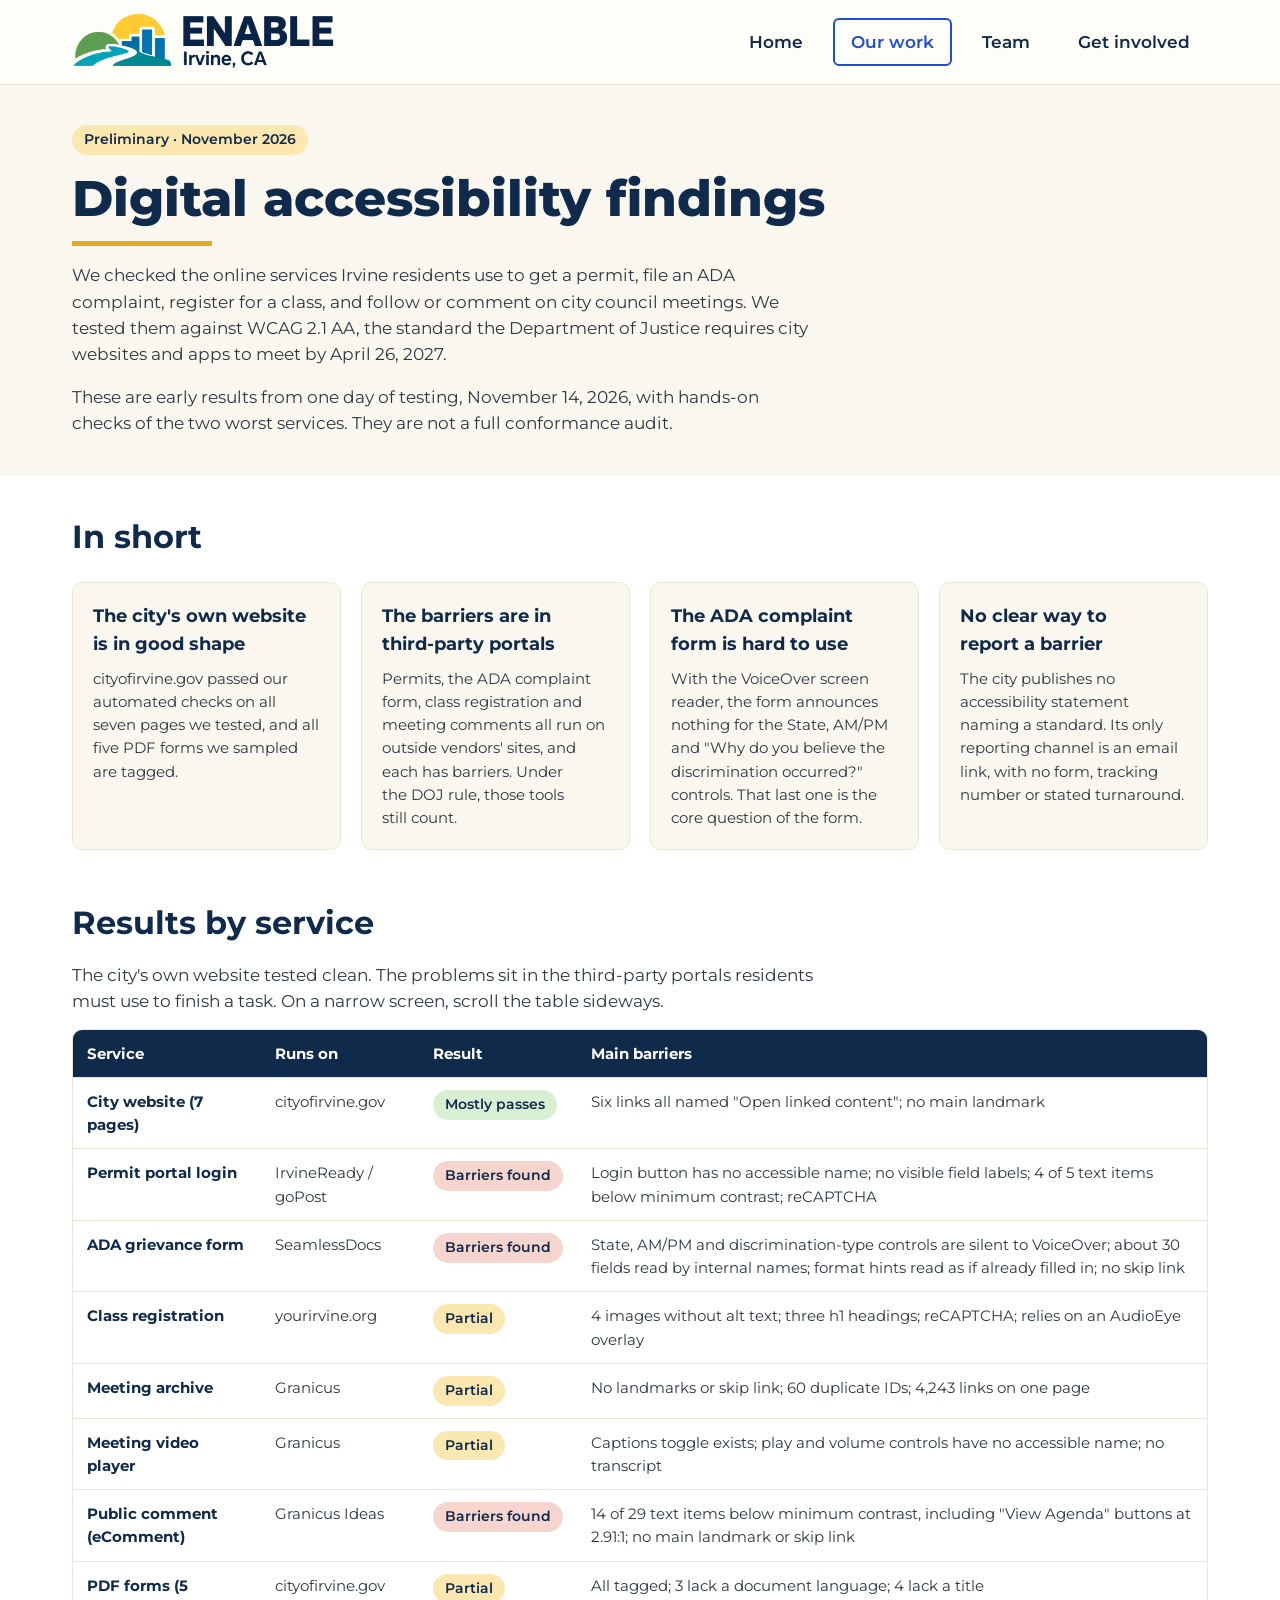
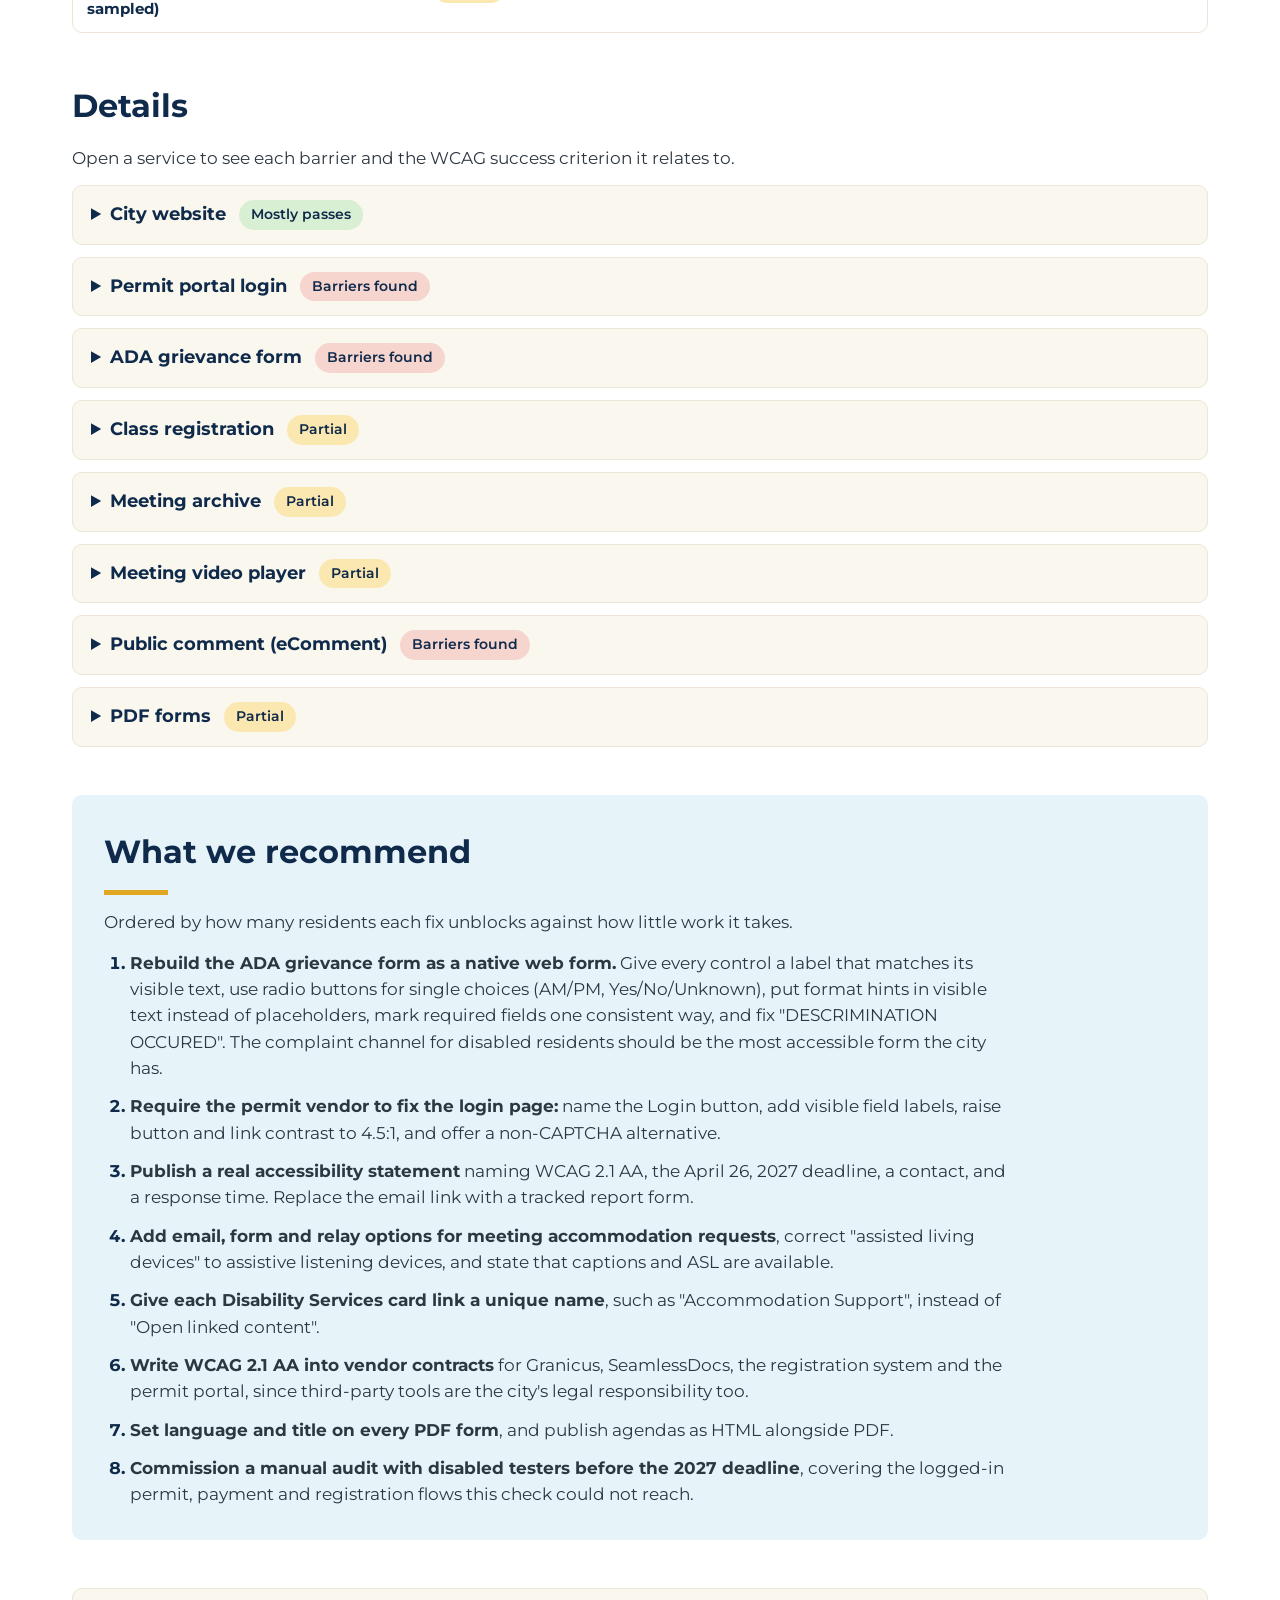
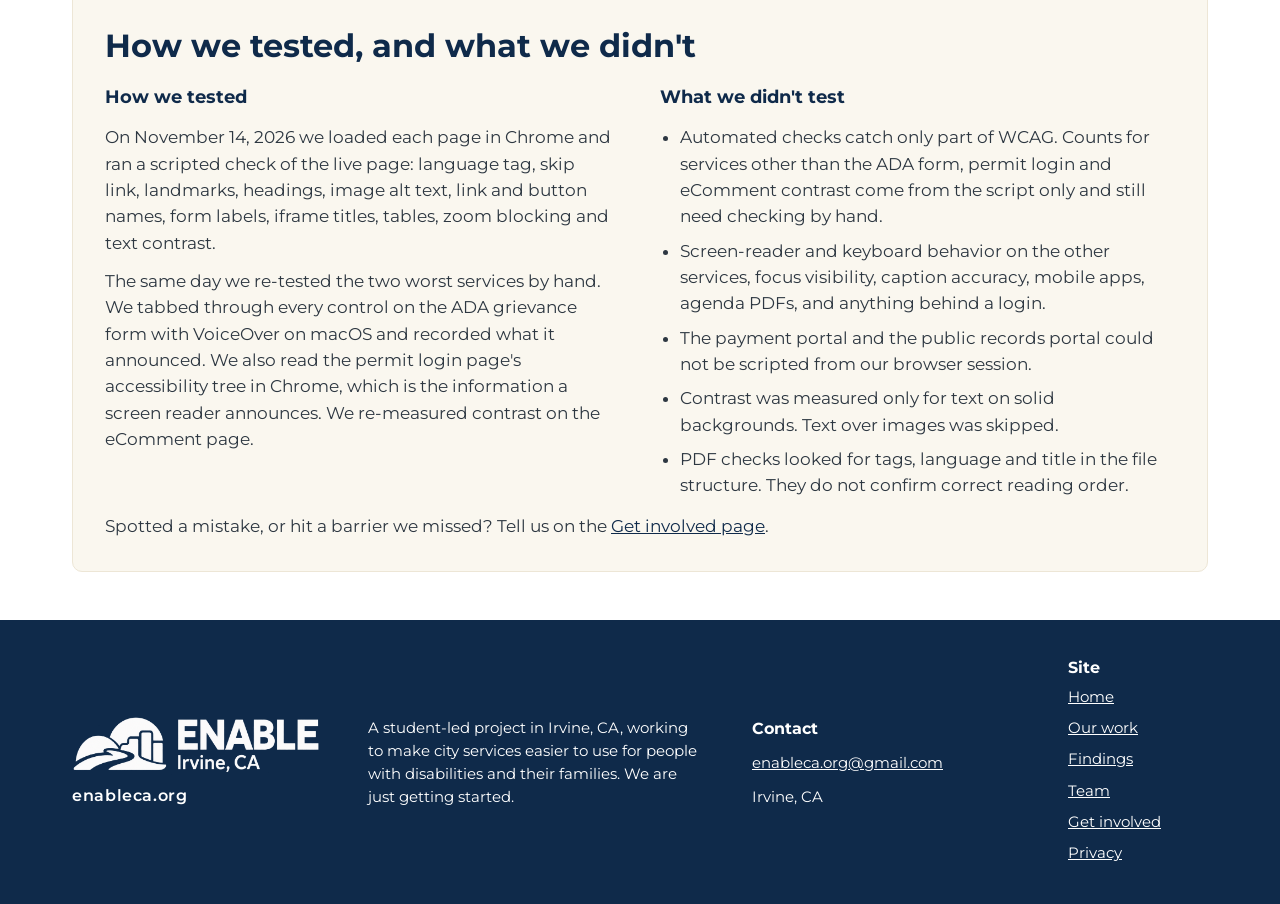
==== findings.html @ fd230ead "Add preliminary digital accessibility Findings page" ====
<!doctype html>
<html lang="en">
<head>
<meta charset="utf-8">
<meta name="viewport" content="width=device-width, initial-scale=1">
<title>Findings | ENABLE</title>
<meta name="description" content="Preliminary results from ENABLE's check of Irvine's online city services against WCAG 2.1 AA.">
<link rel="preconnect" href="https://fonts.googleapis.com">
<link rel="preconnect" href="https://fonts.gstatic.com" crossorigin>
<link href="https://fonts.googleapis.com/css2?family=Montserrat:ital,wght@0,400;0,500;0,600;0,700;0,800;1,400&amp;display=swap" rel="stylesheet">
<link rel="stylesheet" href="styles.css">
<script src="site.js"></script>
</head>
<body>
<div style="font-size: 17px; line-height: 1.55">
<a class="skip" href="#main">Skip to main content</a>

<header class="site-hdr" style="background: #FFFDF8; border-bottom: 1px solid #EDE6D6">
<div class="wrap hdr" style="padding-top: 12px; padding-bottom: 12px; display: flex; flex-wrap: wrap; gap: 8px 32px; align-items: center; justify-content: space-between">
<a href="index.html" aria-label="ENABLE, Irvine, CA: home" style="display: flex; align-items: center; gap: 12px; text-decoration: none">
<img src="images/logo-color.png" alt="" style="display: block; height: 60px; width: auto">
</a>
<nav class="site-nav" aria-label="Main">
<ul style="list-style: none; margin: 0; padding: 0; display: flex; flex-wrap: wrap; gap: 4px 12px">
<li><a class="nav" href="index.html">Home</a></li>
<li><a class="nav cur" aria-current="true" href="our-work.html">Our work</a></li>
<li><a class="nav" href="team.html">Team</a></li>
<li><a class="nav" href="get-involved.html">Get involved</a></li>
</ul>
</nav>
</div>
</header>

<main id="main">

<section aria-labelledby="hero-h" style="background: #FAF7EF; display: flex; flex-wrap: wrap">
<div style="flex: 1 1 400px; min-width: 0; padding: 40px var(--gut) 40px max(var(--gut), calc((100% - 1136px) / 2)); box-sizing: border-box; display: flex; flex-direction: column; gap: 16px; align-items: flex-start; justify-content: center">
<p class="chip" style="background: #FBE7B0">Preliminary · November 2026</p>
<h1 id="hero-h" style="font-size: clamp(2.1rem, 3.9vw, 3.1rem); line-height: 1.1">Digital accessibility findings</h1>
<div aria-hidden="true" style="width: 140px; height: 5px; background: #E3A823; border-radius: 0px"></div>
<p style="max-width: 44em">We checked the online services Irvine residents use to get a permit, file an ADA complaint, register for a class, and follow or comment on city council meetings. We tested them against WCAG 2.1 AA, the standard the Department of Justice requires city websites and apps to meet by April 26, 2027.</p>
<p style="max-width: 44em">These are early results from one day of testing, November 14, 2026, with hands-on checks of the two worst services. They are not a full conformance audit.</p>
</div>
</section>

<section aria-labelledby="short-h" class="wrap" style="padding-top: 36px; padding-bottom: 12px; display: flex; flex-direction: column; gap: 20px">
<h2 id="short-h" style="font-size: clamp(1.6rem, 2.8vw, 2rem)">In short</h2>
<ul style="list-style: none; margin: 0; padding: 0; display: grid; grid-template-columns: repeat(auto-fit, minmax(min(250px, 100%), 1fr)); gap: 20px">
<li class="card" style="padding: 20px; display: flex; flex-direction: column; gap: 8px">
<h3 style="font-size: 18px">The city's own website is in good shape</h3>
<p style="font-size: 15px">cityofirvine.gov passed our automated checks on all seven pages we tested, and all five PDF forms we sampled are tagged.</p>
</li>
<li class="card" style="padding: 20px; display: flex; flex-direction: column; gap: 8px">
<h3 style="font-size: 18px">The barriers are in third-party portals</h3>
<p style="font-size: 15px">Permits, the ADA complaint form, class registration and meeting comments all run on outside vendors' sites, and each has barriers. Under the DOJ rule, those tools still count.</p>
</li>
<li class="card" style="padding: 20px; display: flex; flex-direction: column; gap: 8px">
<h3 style="font-size: 18px">The ADA complaint form is hard to use</h3>
<p style="font-size: 15px">With the VoiceOver screen reader, the form announces nothing for the State, AM/PM and "Why do you believe the discrimination occurred?" controls. That last one is the core question of the form.</p>
</li>
<li class="card" style="padding: 20px; display: flex; flex-direction: column; gap: 8px">
<h3 style="font-size: 18px">No clear way to report a barrier</h3>
<p style="font-size: 15px">The city publishes no accessibility statement naming a standard. Its only reporting channel is an email link, with no form, tracking number or stated turnaround.</p>
</li>
</ul>
</section>

<section aria-labelledby="results-h" class="wrap" style="padding-top: 36px; padding-bottom: 12px; display: flex; flex-direction: column; gap: 14px">
<h2 id="results-h" style="font-size: clamp(1.6rem, 2.8vw, 2rem)">Results by service</h2>
<p style="max-width: 44em">The city's own website tested clean. The problems sit in the third-party portals residents must use to finish a task. On a narrow screen, scroll the table sideways.</p>
<div class="tscroll" role="region" aria-labelledby="results-cap" tabindex="0">
<table class="ftable">
<caption id="results-cap" class="sr-only">Accessibility results for eight Irvine online services</caption>
<thead>
<tr><th scope="col">Service</th><th scope="col">Runs on</th><th scope="col">Result</th><th scope="col">Main barriers</th></tr>
</thead>
<tbody>
<tr><th scope="row">City website (7 pages)</th><td>cityofirvine.gov</td><td><span class="chip r-ok">Mostly passes</span></td><td>Six links all named "Open linked content"; no main landmark</td></tr>
<tr><th scope="row">Permit portal login</th><td>IrvineReady / goPost</td><td><span class="chip r-bar">Barriers found</span></td><td>Login button has no accessible name; no visible field labels; 4 of 5 text items below minimum contrast; reCAPTCHA</td></tr>
<tr><th scope="row">ADA grievance form</th><td>SeamlessDocs</td><td><span class="chip r-bar">Barriers found</span></td><td>State, AM/PM and discrimination-type controls are silent to VoiceOver; about 30 fields read by internal names; format hints read as if already filled in; no skip link</td></tr>
<tr><th scope="row">Class registration</th><td>yourirvine.org</td><td><span class="chip r-part">Partial</span></td><td>4 images without alt text; three h1 headings; reCAPTCHA; relies on an AudioEye overlay</td></tr>
<tr><th scope="row">Meeting archive</th><td>Granicus</td><td><span class="chip r-part">Partial</span></td><td>No landmarks or skip link; 60 duplicate IDs; 4,243 links on one page</td></tr>
<tr><th scope="row">Meeting video player</th><td>Granicus</td><td><span class="chip r-part">Partial</span></td><td>Captions toggle exists; play and volume controls have no accessible name; no transcript</td></tr>
<tr><th scope="row">Public comment (eComment)</th><td>Granicus Ideas</td><td><span class="chip r-bar">Barriers found</span></td><td>14 of 29 text items below minimum contrast, including "View Agenda" buttons at 2.91:1; no main landmark or skip link</td></tr>
<tr><th scope="row">PDF forms (5 sampled)</th><td>cityofirvine.gov</td><td><span class="chip r-part">Partial</span></td><td>All tagged; 3 lack a document language; 4 lack a title</td></tr>
</tbody>
</table>
</div>
</section>

<section aria-labelledby="details-h" class="wrap" style="padding-top: 36px; padding-bottom: 12px; display: flex; flex-direction: column; gap: 14px">
<h2 id="details-h" style="font-size: clamp(1.6rem, 2.8vw, 2rem)">Details</h2>
<p style="max-width: 44em">Open a service to see each barrier and the WCAG success criterion it relates to.</p>
<div style="display: flex; flex-direction: column; gap: 12px">

<details class="card fd">
<summary>City website <span class="chip r-ok">Mostly passes</span></summary>
<div class="fd-body">
<p>Seven pages passed every automated check for page language, skip link, image alt text, form labels, heading order, iframe titles and zoom. Pages tested: home, Disability Services, ADA statement, City Council Agendas, ICTV, permits, and Seek Assistance.</p>
<ul>
<li><strong>Link purpose (WCAG 2.4.4).</strong> The Disability Services page has six card links whose only accessible name is "Open linked content". A screen-reader user hears the same phrase six times with no destination.</li>
<li><strong>Vague link text.</strong> The homepage has 18 links reading "Read more" or "More information". Needs a manual check that the surrounding context identifies each one.</li>
<li><strong>Landmarks.</strong> No page has a main landmark; the skip link targets a plain div. Low severity, because the skip link works.</li>
<li><strong>Carousel (WCAG 2.2.2).</strong> The homepage has rotating content. Needs a manual check that it can be paused by keyboard.</li>
</ul>
</div>
</details>

<details class="card fd">
<summary>Permit portal login <span class="chip r-bar">Barriers found</span></summary>
<div class="fd-body">
<p>Every permit application goes through the IrvineReady portal, so its login page gates the whole service.</p>
<ul>
<li><strong>Unnamed Login button (WCAG 4.1.2).</strong> The Login button has no accessible name, so a screen reader announces only "button". It is the one control every applicant must use.</li>
<li><strong>No visible labels (WCAG 3.3.2).</strong> The Email and Password fields are named only by placeholder text. A screen reader does announce "Email" and "Password", but the visible hint disappears as soon as you type, which hurts users with memory or cognitive disabilities.</li>
<li><strong>Contrast (WCAG 1.4.3).</strong> The white-on-green Login button measures 2.78:1 and the blue links 3.68:1. The minimum is 4.5:1.</li>
<li><strong>reCAPTCHA</strong> sits on the login page. CAPTCHAs are a known barrier for blind and cognitively disabled users.</li>
<li><strong>Browser advice.</strong> The city tells applicants the portal works best in Chrome, not Safari or Edge. That matters for people whose assistive technology is tied to another browser.</li>
<li>Pages behind the login were not tested.</li>
</ul>
</div>
</details>

<details class="card fd">
<summary>ADA grievance form <span class="chip r-bar">Barriers found</span></summary>
<div class="fd-body">
<p>The form residents use to complain about disability discrimination is itself hard to use with assistive technology. We tabbed through every control with VoiceOver on macOS.</p>
<ul>
<li><strong>Silent controls (WCAG 1.3.1, 4.1.2).</strong> VoiceOver announces nothing for the State dropdown, the AM and PM boxes, or any of the six "Why do you believe the discrimination occurred?" checkboxes (Race or Color, Age, Disability, National Origin, Sex, Other). A blind user cannot tell which basis of discrimination they are selecting.</li>
<li><strong>Internal names instead of labels (WCAG 2.4.6).</strong> About 30 fields are read by internal names such as "Rep zip text box", "Emp name 1 text box" and "Police report no text box", not by their visible labels. Only the three large text areas are read clearly.</li>
<li><strong>Format hints read as values (WCAG 3.3.2).</strong> Phone, email, date and time formats exist only as placeholder text ("999-999-9999", "MM/DD/YYYY"). VoiceOver reads them as if the field were already filled in.</li>
<li><strong>Errors before input (WCAG 3.3.1).</strong> Required fields (name, address, email, date, time) are announced as "invalid data" before the user has typed anything.</li>
<li><strong>The asterisk means two things.</strong> A red asterisk inside a field marks it required, but the footer says a black asterisk on a label means the information is kept confidential. Phone and Alternate Phone carry the label asterisk, and VoiceOver does not announce them as required.</li>
<li><strong>Wrong control types.</strong> AM/PM and Yes/No/Unknown are checkboxes, so a user can tick both AM and PM, or both Yes and No.</li>
<li><strong>Typo.</strong> The heading reads "WHY DO YOU BELIEVE THE DESCRIMINATION OCCURED?"</li>
<li><strong>Tab order.</strong> The code uses positive tabindex values, but tabbing by hand moved top to bottom in a sensible order. Low risk in practice.</li>
<li>There is no skip link.</li>
</ul>
</div>
</details>

<details class="card fd">
<summary>Class registration <span class="chip r-part">Partial</span></summary>
<div class="fd-body">
<p>Registration for city classes, including Disability Services programs, runs on yourirvine.org.</p>
<ul>
<li><strong>Alt text (WCAG 1.1.1).</strong> Four images have no alt attribute, one of them visible.</li>
<li><strong>Headings.</strong> The page has three h1 headings.</li>
<li><strong>Contrast (WCAG 1.4.3).</strong> One green label measures 3.17:1.</li>
<li><strong>Overlay.</strong> The site loads an AudioEye overlay script. Overlays do not fix underlying code and are not a substitute for conformance, so we treat this as a flag, not a pass.</li>
<li><strong>reCAPTCHA</strong> is present on the catalog page.</li>
</ul>
</div>
</details>

<details class="card fd">
<summary>Meeting archive <span class="chip r-part">Partial</span></summary>
<div class="fd-body">
<ul>
<li><strong>One very long page.</strong> The archive lists every meeting since at least 2024 on one page: 875 table rows and 4,243 links, 1,692 of which open new windows.</li>
<li><strong>No landmarks or skip link (WCAG 2.4.1)</strong> to get past the list. Table headers are correctly scoped and links carry labels.</li>
<li><strong>Duplicate IDs.</strong> The page has 60 duplicate IDs.</li>
<li><strong>Agendas</strong> are published only as PDFs. We did not sample agenda PDFs.</li>
</ul>
</div>
</details>

<details class="card fd">
<summary>Meeting video player <span class="chip r-part">Partial</span></summary>
<div class="fd-body">
<ul>
<li><strong>Captions.</strong> Recorded council meetings play in a Granicus player with a Closed Captions on/off menu. We did not check caption accuracy.</li>
<li><strong>Unnamed controls (WCAG 4.1.2).</strong> The play and volume controls are unlabeled links, so a screen-reader user cannot tell them apart.</li>
<li><strong>No transcript.</strong></li>
</ul>
</div>
</details>

<details class="card fd">
<summary>Public comment (eComment) <span class="chip r-bar">Barriers found</span></summary>
<div class="fd-body">
<ul>
<li><strong>Contrast (WCAG 1.4.3).</strong> 14 of 29 text items on the meetings page are below the 4.5:1 minimum, re-measured on November 14. The worst are the white-on-blue "View Agenda" buttons at 2.91:1, which residents must use to reach the items they comment on. Blue links and tabs measure 3.89:1, gray "Meeting:" labels and "Sign Up" 3.00:1, and gray footer links 3.85:1.</li>
<li><strong>No main landmark or skip link (WCAG 2.4.1).</strong></li>
</ul>
</div>
</details>

<details class="card fd">
<summary>PDF forms <span class="chip r-part">Partial</span></summary>
<div class="fd-body">
<p>We sampled five PDFs: the grievance PDF, the disability advisory committee application, a permit form, the committee bylaws and the website policy.</p>
<ul>
<li><strong>Tagged.</strong> All five are tagged, which is the hard part.</li>
<li><strong>Language (WCAG 3.1.1).</strong> Three have no document language set.</li>
<li><strong>Title (WCAG 2.4.2).</strong> Four have no title.</li>
</ul>
</div>
</details>

</div>
</section>

<section aria-labelledby="recs-h" class="wrap" style="padding-top: 36px; padding-bottom: 12px">
<div style="background: #E6F3F8; border-radius: 10px; padding: var(--box); display: flex; flex-direction: column; gap: 14px">
<h2 id="recs-h" style="font-size: clamp(1.6rem, 2.8vw, 2rem)">What we recommend</h2>
<div aria-hidden="true" style="width: 64px; height: 5px; background: #E3A823; border-radius: 0px"></div>
<p style="max-width: 44em">Ordered by how many residents each fix unblocks against how little work it takes.</p>
<ol class="recs">
<li><strong>Rebuild the ADA grievance form as a native web form.</strong> Give every control a label that matches its visible text, use radio buttons for single choices (AM/PM, Yes/No/Unknown), put format hints in visible text instead of placeholders, mark required fields one consistent way, and fix "DESCRIMINATION OCCURED". The complaint channel for disabled residents should be the most accessible form the city has.</li>
<li><strong>Require the permit vendor to fix the login page:</strong> name the Login button, add visible field labels, raise button and link contrast to 4.5:1, and offer a non-CAPTCHA alternative.</li>
<li><strong>Publish a real accessibility statement</strong> naming WCAG 2.1 AA, the April 26, 2027 deadline, a contact, and a response time. Replace the email link with a tracked report form.</li>
<li><strong>Add email, form and relay options for meeting accommodation requests</strong>, correct "assisted living devices" to assistive listening devices, and state that captions and ASL are available.</li>
<li><strong>Give each Disability Services card link a unique name</strong>, such as "Accommodation Support", instead of "Open linked content".</li>
<li><strong>Write WCAG 2.1 AA into vendor contracts</strong> for Granicus, SeamlessDocs, the registration system and the permit portal, since third-party tools are the city's legal responsibility too.</li>
<li><strong>Set language and title on every PDF form</strong>, and publish agendas as HTML alongside PDF.</li>
<li><strong>Commission a manual audit with disabled testers before the 2027 deadline</strong>, covering the logged-in permit, payment and registration flows this check could not reach.</li>
</ol>
</div>
</section>

<section aria-labelledby="method-h" class="wrap" style="padding-top: 36px; padding-bottom: 48px">
<div class="card" style="padding: var(--box); display: flex; flex-direction: column; gap: 14px">
<h2 id="method-h" style="font-size: clamp(1.6rem, 2.8vw, 2rem)">How we tested, and what we didn't</h2>
<div style="display: flex; flex-wrap: wrap; gap: 24px 40px">
<div style="flex: 1 1 320px; min-width: 0; display: flex; flex-direction: column; gap: 12px">
<h3 style="font-size: 18px">How we tested</h3>
<p>On November 14, 2026 we loaded each page in Chrome and ran a scripted check of the live page: language tag, skip link, landmarks, headings, image alt text, link and button names, form labels, iframe titles, tables, zoom blocking and text contrast.</p>
<p>The same day we re-tested the two worst services by hand. We tabbed through every control on the ADA grievance form with VoiceOver on macOS and recorded what it announced. We also read the permit login page's accessibility tree in Chrome, which is the information a screen reader announces. We re-measured contrast on the eComment page.</p>
</div>
<div style="flex: 1 1 320px; min-width: 0; display: flex; flex-direction: column; gap: 12px">
<h3 style="font-size: 18px">What we didn't test</h3>
<ul class="lims">
<li>Automated checks catch only part of WCAG. Counts for services other than the ADA form, permit login and eComment contrast come from the script only and still need checking by hand.</li>
<li>Screen-reader and keyboard behavior on the other services, focus visibility, caption accuracy, mobile apps, agenda PDFs, and anything behind a login.</li>
<li>The payment portal and the public records portal could not be scripted from our browser session.</li>
<li>Contrast was measured only for text on solid backgrounds. Text over images was skipped.</li>
<li>PDF checks looked for tags, language and title in the file structure. They do not confirm correct reading order.</li>
</ul>
</div>
</div>
<p style="max-width: 44em">Spotted a mistake, or hit a barrier we missed? Tell us on the <a href="get-involved.html">Get involved page</a>.</p>
</div>
</section>

</main>

<footer class="dark" style="background: #0F2A4A; color: #FFFFFF; font-size: 15px">
<div class="wrap" style="padding-top: 36px; padding-bottom: 36px; display: flex; flex-wrap: wrap; gap: 28px 48px; align-items: center">
<div style="flex: 1 1 220px; display: flex; flex-direction: column; align-items: flex-start; gap: 8px">
<img src="images/logo-white.png" alt="ENABLE, Irvine, CA" style="display: block; height: 60px; width: auto">
<span style="font-size: 16px; font-weight: 600; letter-spacing: 0.04em">enableca.org</span>
</div>
<p style="flex: 2 1 280px; min-width: 0">A student-led project in Irvine, CA, working to make city services easier to use for people with disabilities and their families. We are just getting started.</p>
<div style="flex: 1 1 240px; min-width: 0; display: flex; flex-direction: column; gap: 4px">
<p style="font-weight: 700; font-size: 16px">Contact</p>
<a href="mailto:enableca.org@gmail.com" style="padding: 6px 0">enableca.org@gmail.com</a>
<p>Irvine, CA</p>
</div>
<nav aria-label="Footer" style="flex: 0 1 140px">
<p style="font-weight: 700; font-size: 16px">Site</p>
<ul style="list-style: none; margin: 0; padding: 0; display: flex; flex-direction: column">
<li><a href="index.html" style="display: inline-block; padding: 4px 0">Home</a></li>
<li><a href="our-work.html" style="display: inline-block; padding: 4px 0">Our work</a></li>
<li><a href="findings.html" style="display: inline-block; padding: 4px 0">Findings</a></li>
<li><a href="team.html" style="display: inline-block; padding: 4px 0">Team</a></li>
<li><a href="get-involved.html" style="display: inline-block; padding: 4px 0">Get involved</a></li>
<li><a href="privacy.html" style="display: inline-block; padding: 4px 0">Privacy</a></li>
</ul>
</nav>
</div>
</footer>
</div>
</body>
</html>
---- styles.css ----
:root{--gut:32px;--box:32px}
html{-webkit-text-size-adjust:100%;text-size-adjust:100%}
body{margin:0;font-family:'Montserrat','Helvetica Neue',Arial,system-ui,sans-serif;color:#2D3741;background:#FFFFFF}
h1,h2,h3{color:#0F2A4A;margin:0;text-wrap:balance}
h1{font-weight:800}h2,h3{font-weight:700}
p{margin:0;text-wrap:pretty}
a{color:#0F2A4A}
a,button,summary,label,input,select,textarea{-webkit-tap-highlight-color:rgba(29,78,216,.15)}
button,select,input[type=radio],input[type=file],summary{touch-action:manipulation}
:focus-visible{outline:3px solid #1D4ED8;outline-offset:3px}
.dark a{color:#FFFFFF}.dark :focus-visible{outline-color:#E3A823}
.skip{position:absolute;left:-9999px;top:8px;background:#0F2A4A;color:#FFFFFF;padding:12px 16px;font-weight:700;z-index:10}
.skip:focus{left:8px;color:#FFFFFF}
.wrap{max-width:1200px;margin:0 auto;padding-left:var(--gut);padding-right:var(--gut);box-sizing:border-box}
.nav{display:inline-flex;align-items:center;min-height:44px;padding:0 16px;font-weight:600;color:#0F2A4A;text-decoration:none;border:2px solid transparent;border-radius:6px}
.cur{border-color:#1D4ED8;color:#1D4ED8}
.card{background:#FAF7EF;border:1px solid #EDE6D6;border-radius:10px}
.ph{background:#E6F3F8;border:2px dashed #5B8FA3;display:flex;align-items:center;justify-content:center;text-align:center;padding:12px;box-sizing:border-box;font-size:14px;font-weight:600;color:#0F2A4A}
.ico{flex:0 0 60px;width:60px;height:60px;border-radius:50%;background:#E6F3F8;display:flex;align-items:center;justify-content:center}
.i{width:30px;height:30px;fill:none;stroke:#0F2A4A;stroke-width:1.8;stroke-linecap:round;stroke-linejoin:round}
.sp{width:30px;height:30px;fill:none;stroke:#E3A823;stroke-width:3;stroke-linecap:round}
.chip{display:inline-flex;align-items:center;gap:6px;font-size:14px;font-weight:600;color:#0F2A4A;border-radius:999px;padding:4px 12px}
.b1,.b2{display:inline-flex;align-items:center;justify-content:center;gap:10px;min-height:52px;padding:0 24px;box-sizing:border-box;font:inherit;font-weight:700;text-decoration:none;border-radius:8px;cursor:pointer}
.b1{background:#0F2A4A;color:#FFFFFF;border:3px solid #E3A823}
.b2{background:#FFFFFF;color:#0F2A4A;border:2px solid #0F2A4A}
.b1:active{filter:brightness(1.25)}.b2:active{background:#E6F3F8}
.pill{display:inline-block;background:#0F2A4A;color:#FFFFFF;font-weight:700;border-radius:999px;padding:4px 18px}
.role{display:inline-flex;align-items:center;gap:8px;font-size:15px;font-weight:700;color:#0F2A4A;background:#EFE9DA;border-radius:999px;padding:4px 14px 4px 8px}
.role .i{width:22px;height:22px}
.field{width:100%;min-height:48px;box-sizing:border-box;padding:10px 14px;font:inherit;font-size:16px;color:#0F2A4A;background:#FFFFFF;border:1.5px solid #4A6A8A;border-radius:6px}
.lab{font-weight:700;font-size:18px;color:#0F2A4A}
.hint{font-size:14px}
.req{color:#A32014}
summary{cursor:pointer;font-weight:700;color:#0F2A4A;padding:12px 14px;min-height:20px}
[hidden]{display:none !important}
img{max-width:100%}
#report{scroll-margin-top:16px}

/* Hover only where there is a real pointer, so styles don't stick after a tap */
@media (hover:hover){
a:hover{color:#1D4ED8}
.dark a:hover{color:#E3A823}
.b1:hover{color:#FFFFFF;filter:brightness(1.25)}
.b2:hover{background:#E6F3F8;color:#0F2A4A}
}

/* Sticky header: slides away on scroll down, back on scroll up (site.js) */
.site-hdr{position:sticky;top:0;z-index:20;transition:transform .25s ease}
.site-hdr.away{transform:translateY(-100%)}
@media (prefers-reduced-motion:reduce){.site-hdr{transition:none}}

@media (max-width:640px){
:root{--gut:20px;--box:20px}
.hdr{row-gap:6px !important;padding-top:10px !important;padding-bottom:6px !important}
.hdr img{height:44px !important}
.site-nav{flex:1 1 100%;overflow-x:auto;scrollbar-width:none}
.site-nav ul{flex-wrap:nowrap !important;justify-content:space-between;gap:4px !important}
.site-nav li{flex:1 1 auto}
.site-nav .nav{display:flex;justify-content:center;padding:0 8px;font-size:15px;white-space:nowrap}
.ctas>a{flex:1 1 100%}
.report-head{flex-direction:column;align-items:flex-start !important;gap:12px !important}
footer nav a{padding:10px 0 !important}
}
@media (max-width:360px){
.site-nav ul{gap:0 !important}
.site-nav .nav{font-size:13px;padding:0 5px}
}

/* Photo picker on Get involved */
.sr-only{position:absolute;width:1px;height:1px;padding:0;margin:-1px;overflow:hidden;clip:rect(0,0,0,0);white-space:nowrap;border:0}
.drop{display:flex;flex-direction:column;align-items:center;justify-content:center;gap:6px;min-height:150px;padding:24px 16px;box-sizing:border-box;text-align:center;background:#E6F3F8;border:2px dashed #4A6A8A;border-radius:10px;cursor:pointer;transition:background-color .15s,border-color .15s}
.drop svg{width:40px;height:40px;fill:none;stroke:#0F2A4A;stroke-width:1.6;stroke-linecap:round;stroke-linejoin:round}
.drop-main{font-weight:700;font-size:17px;color:#0F2A4A}
.drop-sub{font-size:14px}
.drop:active,.drop.over{background:#D3E8F1;border-color:#1D4ED8}
#photo:focus-visible+.drop{outline:3px solid #1D4ED8;outline-offset:3px}
.t-mouse{display:none}
@media (hover:hover) and (pointer:fine){.t-mouse{display:inline}.t-touch{display:none}.drop:hover{background:#D3E8F1;border-color:#1D4ED8}}
.picked{display:flex;flex-wrap:wrap;align-items:center;gap:12px 16px;padding:12px;background:#FFFFFF;border:1.5px solid #4A6A8A;border-radius:10px}
.picked img{width:72px;height:72px;object-fit:cover;border-radius:6px;flex:none}
.picked-name{flex:1 1 140px;min-width:0;font-weight:600;color:#0F2A4A;overflow-wrap:anywhere}
.picked-btns{display:flex;gap:8px}
.picked .b2{min-height:44px;padding:0 16px;font-size:15px}
#photo-error:empty{display:none}
@media (prefers-reduced-motion:reduce){.drop{transition:none}}

/* Findings page: results table, status chips, expandable details */
.r-ok{background:#D9EFD3}.r-part{background:#FBE7B0}.r-bar{background:#F6D5CF}
.tscroll{overflow-x:auto;background:#FFFFFF;border:1px solid #EDE6D6;border-radius:10px}
.ftable{width:100%;min-width:760px;border-collapse:collapse;font-size:15px}
.ftable th,.ftable td{text-align:left;vertical-align:top;padding:12px 14px;border-bottom:1px solid #EDE6D6}
.ftable thead th{background:#0F2A4A;color:#FFFFFF;font-weight:700}
.ftable tbody th{color:#0F2A4A;font-weight:700}
.ftable tbody tr:last-child>*{border-bottom:0}
.ftable .chip{white-space:nowrap}
.fd summary{display:list-item;font-size:18px;padding:14px 18px}
.fd summary .chip{margin-left:8px;vertical-align:1px}
.fd-body{padding:0 18px 18px;display:flex;flex-direction:column;gap:10px;font-size:16px}
.fd-body ul,.lims{margin:0;padding-left:1.2em;display:flex;flex-direction:column;gap:8px}
.recs{margin:0;padding-left:1.5em;display:flex;flex-direction:column;gap:12px;max-width:52em}
.recs li::marker{font-weight:700;color:#0F2A4A}
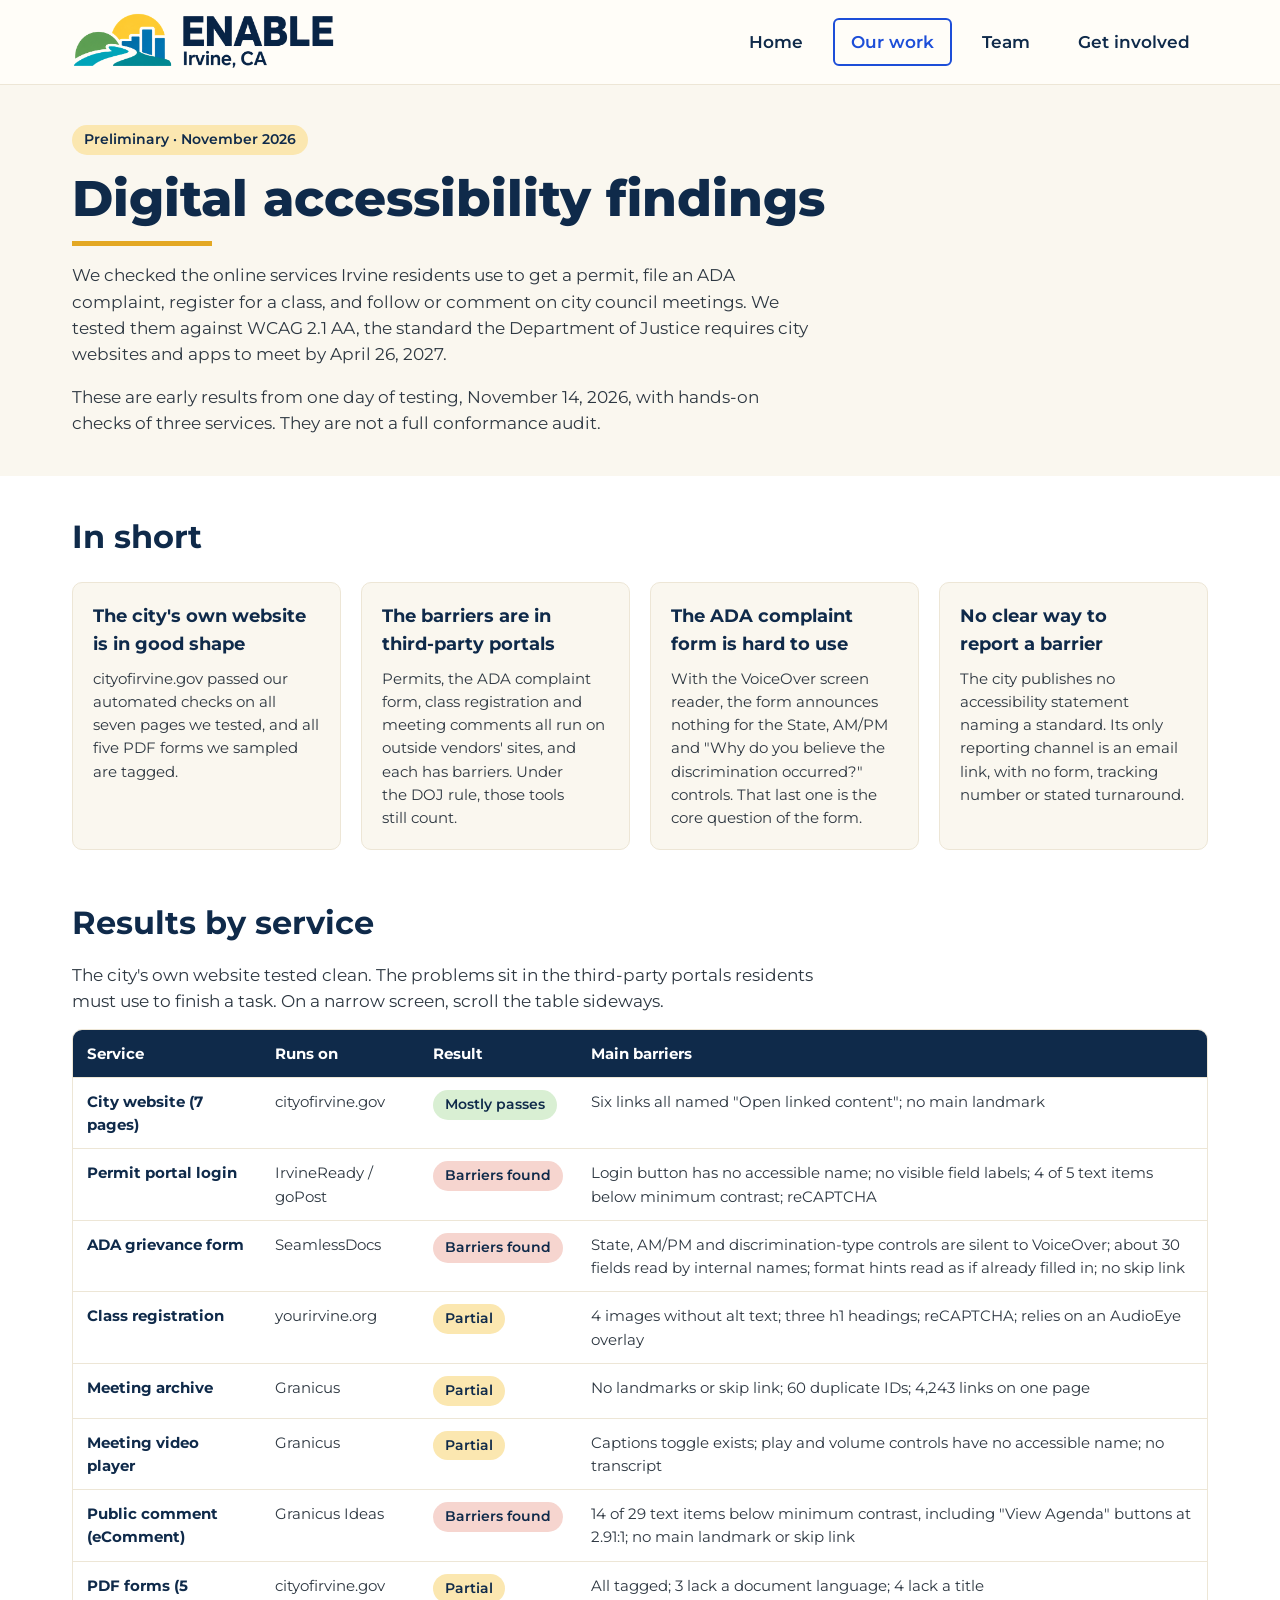
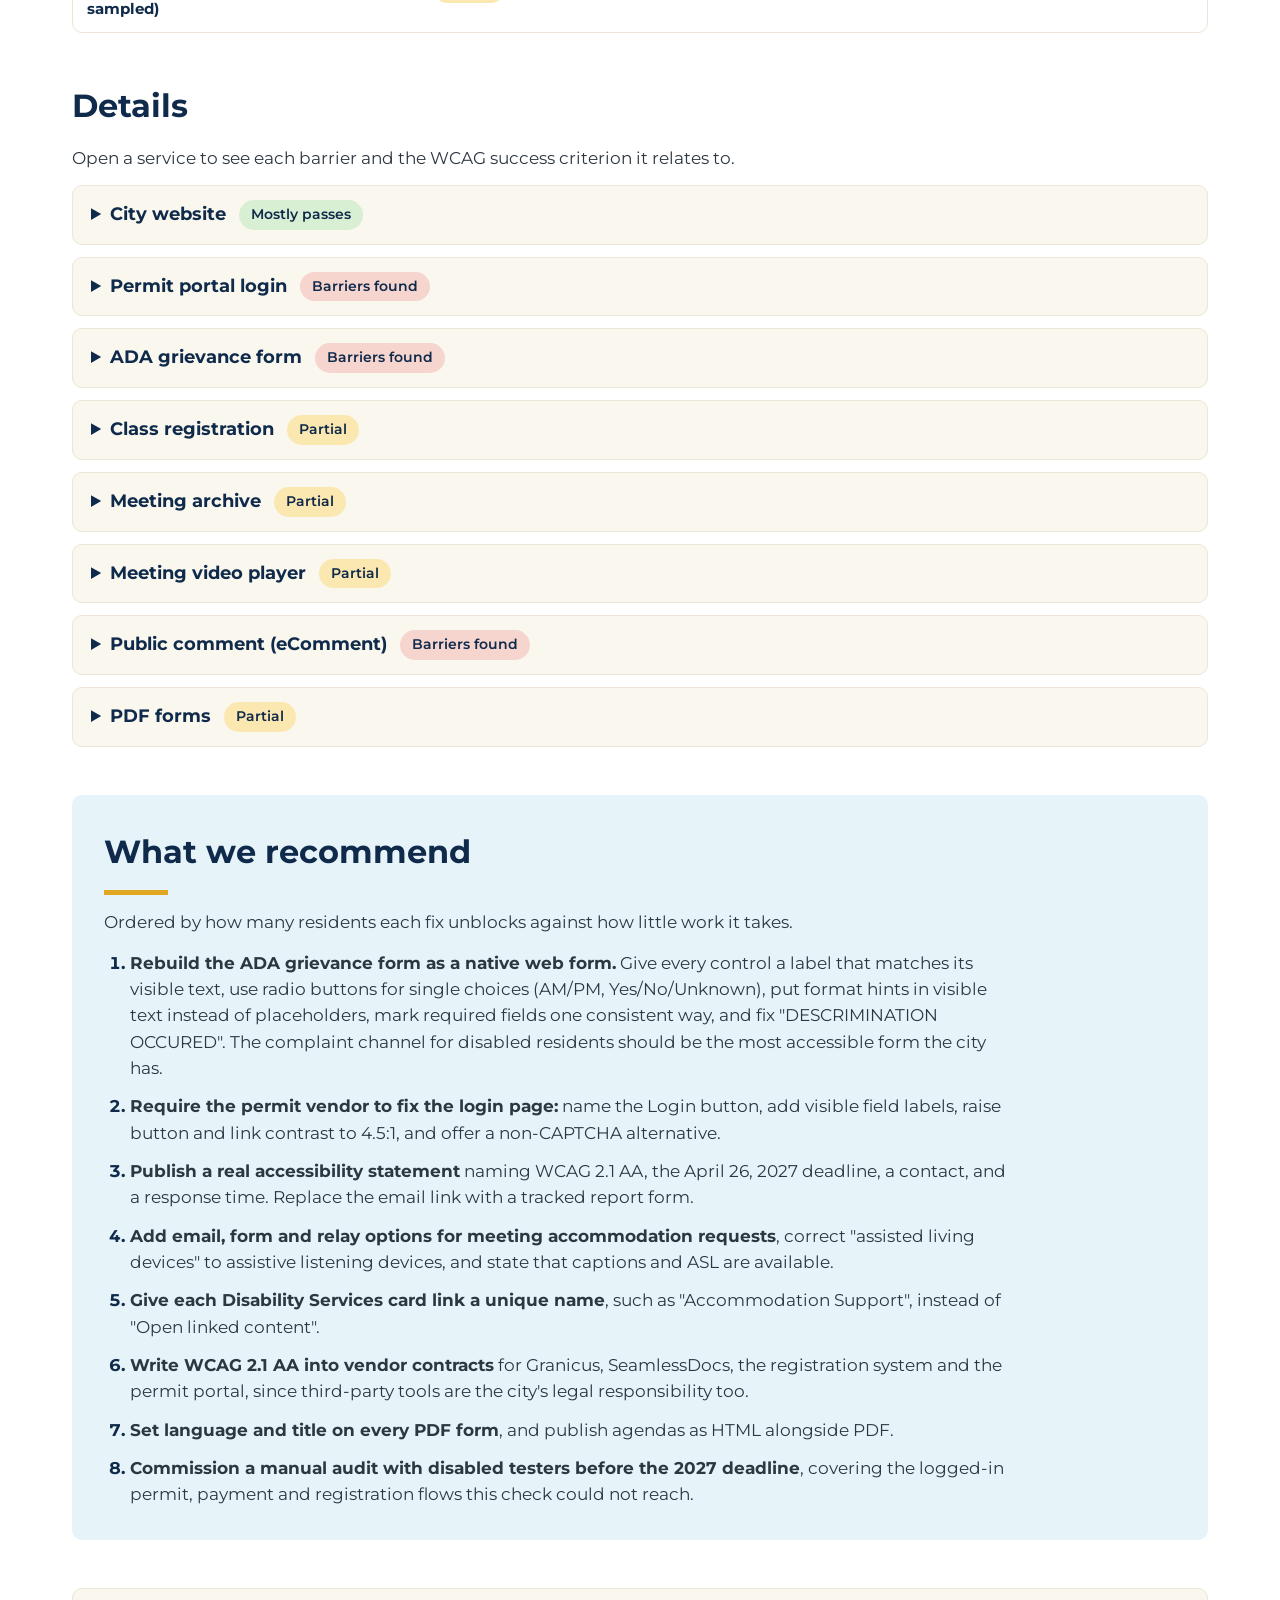
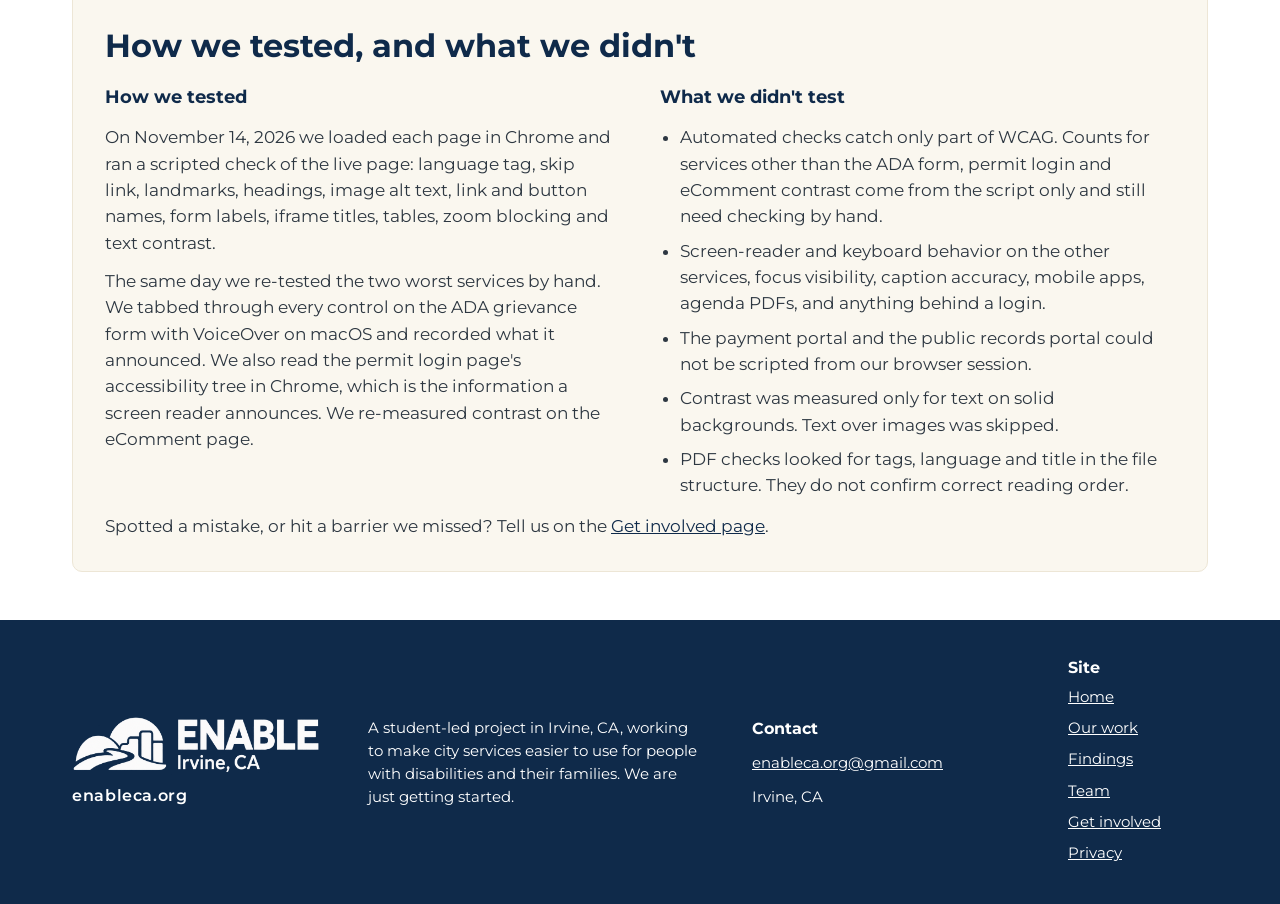
==== commit b812b368: "Copy fixes and replace laptop illustration with an icon" ====
--- a/findings.html
+++ b/findings.html
@@ -39,7 +39,7 @@
 <h1 id="hero-h" style="font-size: clamp(2.1rem, 3.9vw, 3.1rem); line-height: 1.1">Digital accessibility findings</h1>
 <div aria-hidden="true" style="width: 140px; height: 5px; background: #E3A823; border-radius: 0px"></div>
 <p style="max-width: 44em">We checked the online services Irvine residents use to get a permit, file an ADA complaint, register for a class, and follow or comment on city council meetings. We tested them against WCAG 2.1 AA, the standard the Department of Justice requires city websites and apps to meet by April 26, 2027.</p>
-<p style="max-width: 44em">These are early results from one day of testing, November 14, 2026, with hands-on checks of the two worst services. They are not a full conformance audit.</p>
+<p style="max-width: 44em">These are early results from one day of testing, November 14, 2026, with hands-on checks of three services. They are not a full conformance audit.</p>
 </div>
 </section>
 
--- a/styles.css
+++ b/styles.css
@@ -99,3 +99,13 @@
 .fd-body ul,.lims{margin:0;padding-left:1.2em;display:flex;flex-direction:column;gap:8px}
 .recs{margin:0;padding-left:1.5em;display:flex;flex-direction:column;gap:12px;max-width:52em}
 .recs li::marker{font-weight:700;color:#0F2A4A}
+
+/* Whole card clickable through its heading link */
+.card-link{position:relative}
+.card-link h3 a{text-decoration:none}
+.card-link h3 a::after{content:"";position:absolute;inset:0;border-radius:10px}
+@supports selector(:has(a)){
+.card-link:has(a:focus-visible){outline:3px solid #1D4ED8;outline-offset:3px}
+.card-link h3 a:focus-visible{outline:none}
+}
+@media (hover:hover){.card-link:hover{border-color:#1D4ED8}.card-link:hover h3 a{text-decoration:underline}}
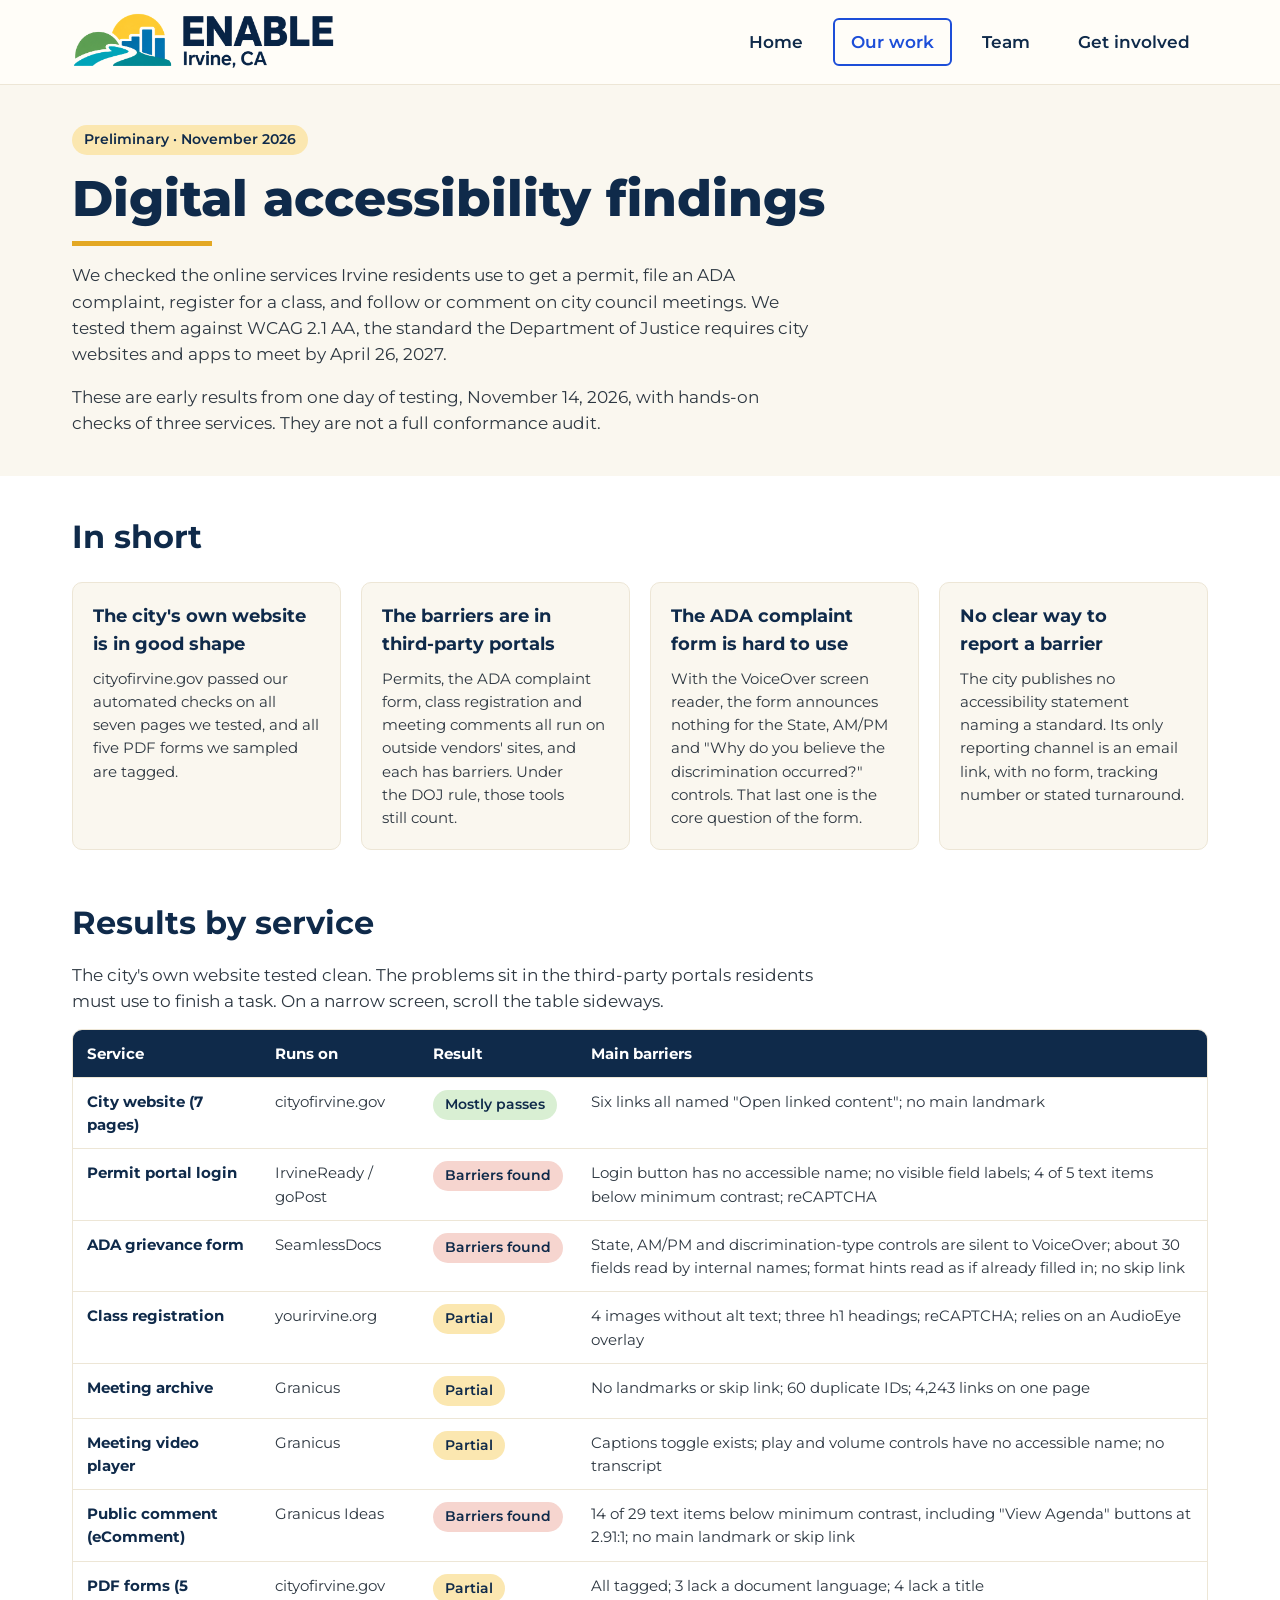
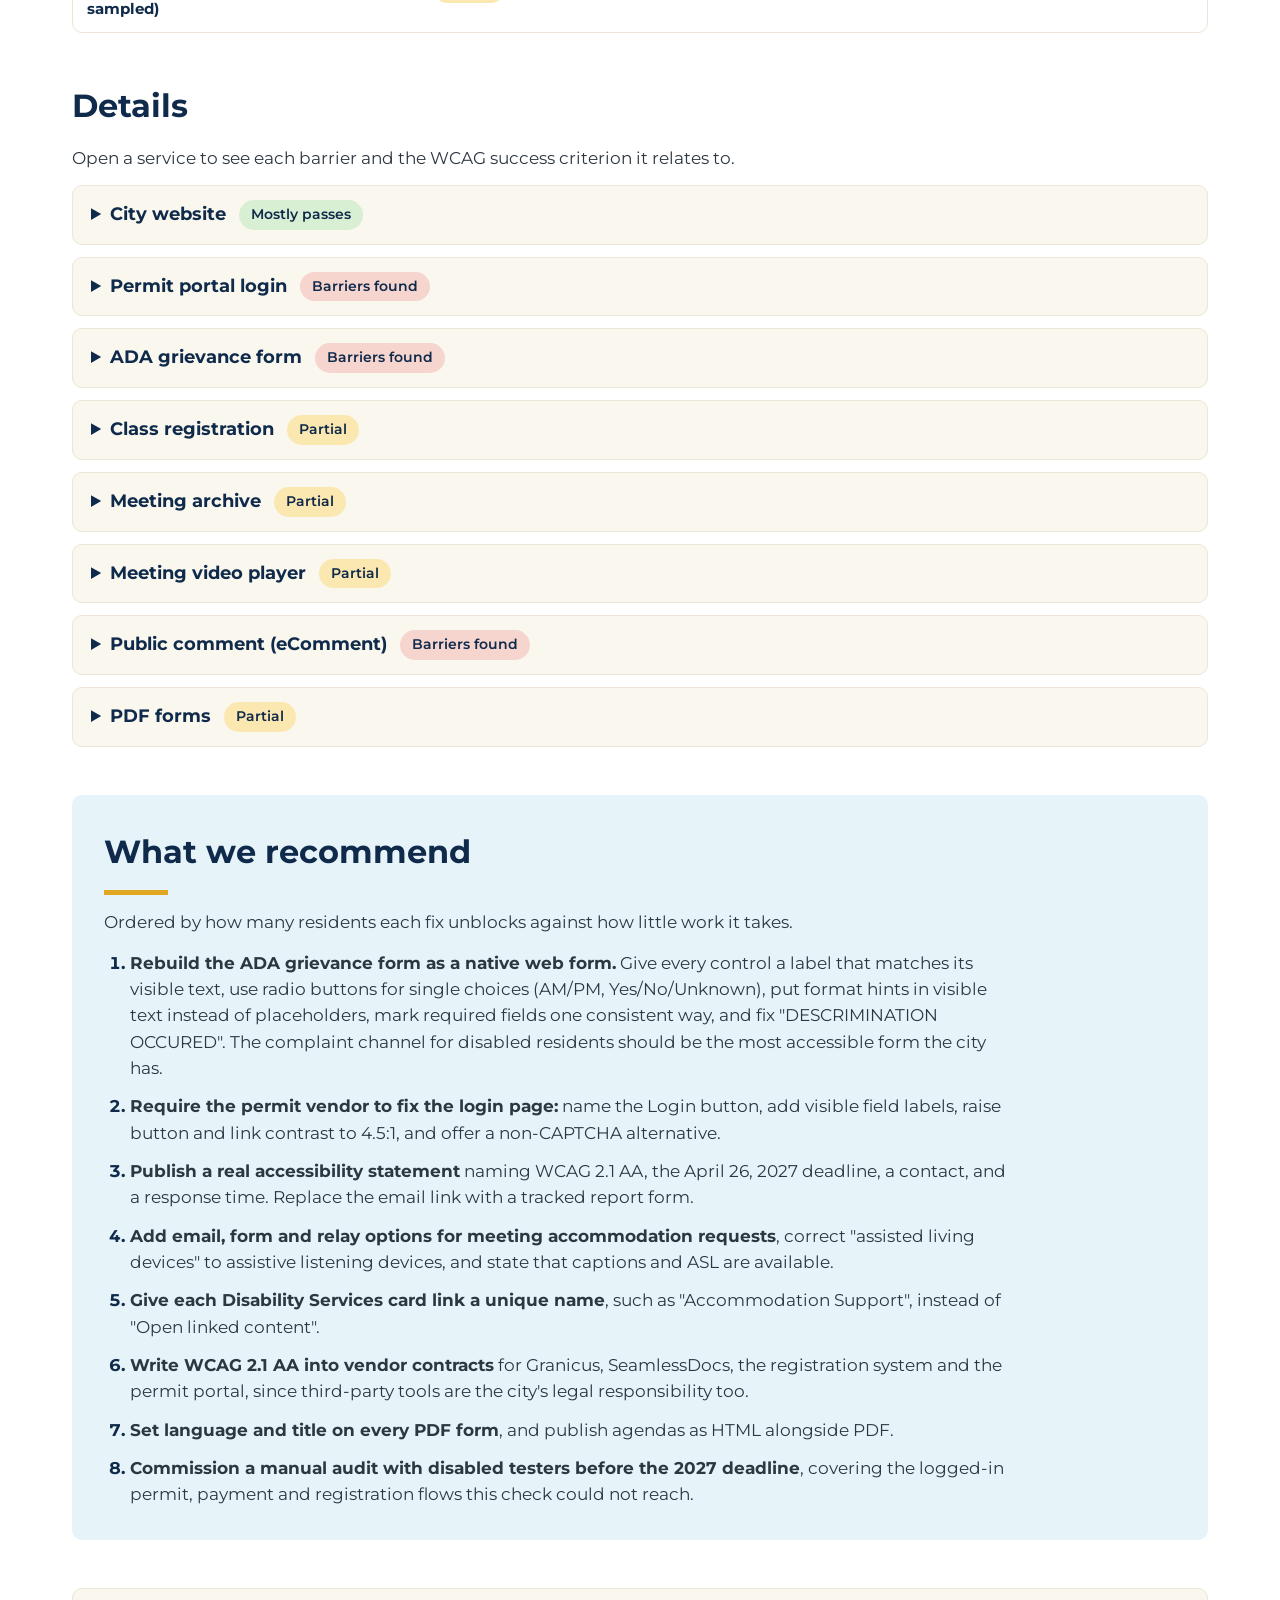
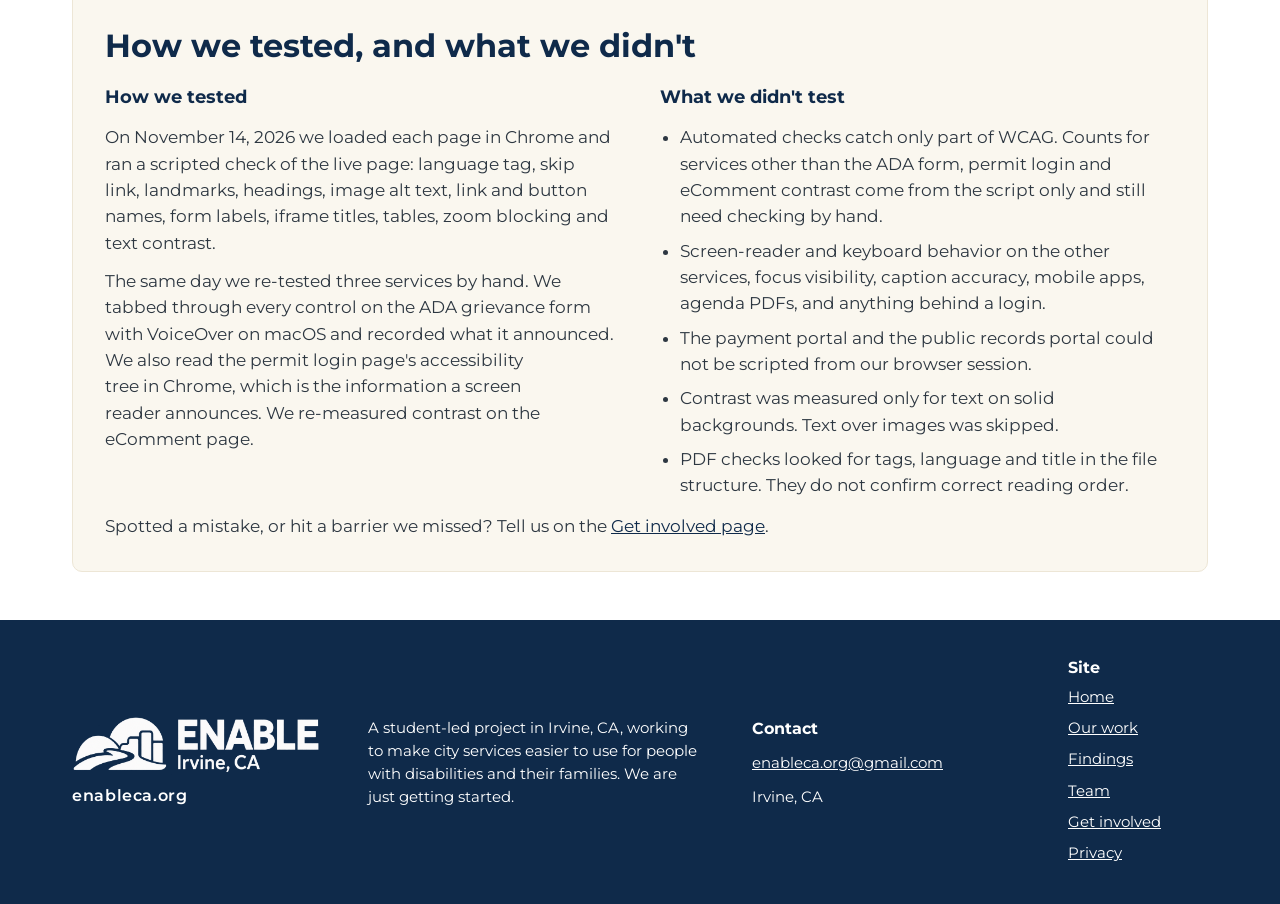
==== commit 1e851d18: "Findings: say three services were re-tested by hand" ====
--- a/findings.html
+++ b/findings.html
@@ -226,7 +226,7 @@
 <div style="flex: 1 1 320px; min-width: 0; display: flex; flex-direction: column; gap: 12px">
 <h3 style="font-size: 18px">How we tested</h3>
 <p>On November 14, 2026 we loaded each page in Chrome and ran a scripted check of the live page: language tag, skip link, landmarks, headings, image alt text, link and button names, form labels, iframe titles, tables, zoom blocking and text contrast.</p>
-<p>The same day we re-tested the two worst services by hand. We tabbed through every control on the ADA grievance form with VoiceOver on macOS and recorded what it announced. We also read the permit login page's accessibility tree in Chrome, which is the information a screen reader announces. We re-measured contrast on the eComment page.</p>
+<p>The same day we re-tested three services by hand. We tabbed through every control on the ADA grievance form with VoiceOver on macOS and recorded what it announced. We also read the permit login page's accessibility tree in Chrome, which is the information a screen reader announces. We re-measured contrast on the eComment page.</p>
 </div>
 <div style="flex: 1 1 320px; min-width: 0; display: flex; flex-direction: column; gap: 12px">
 <h3 style="font-size: 18px">What we didn't test</h3>
